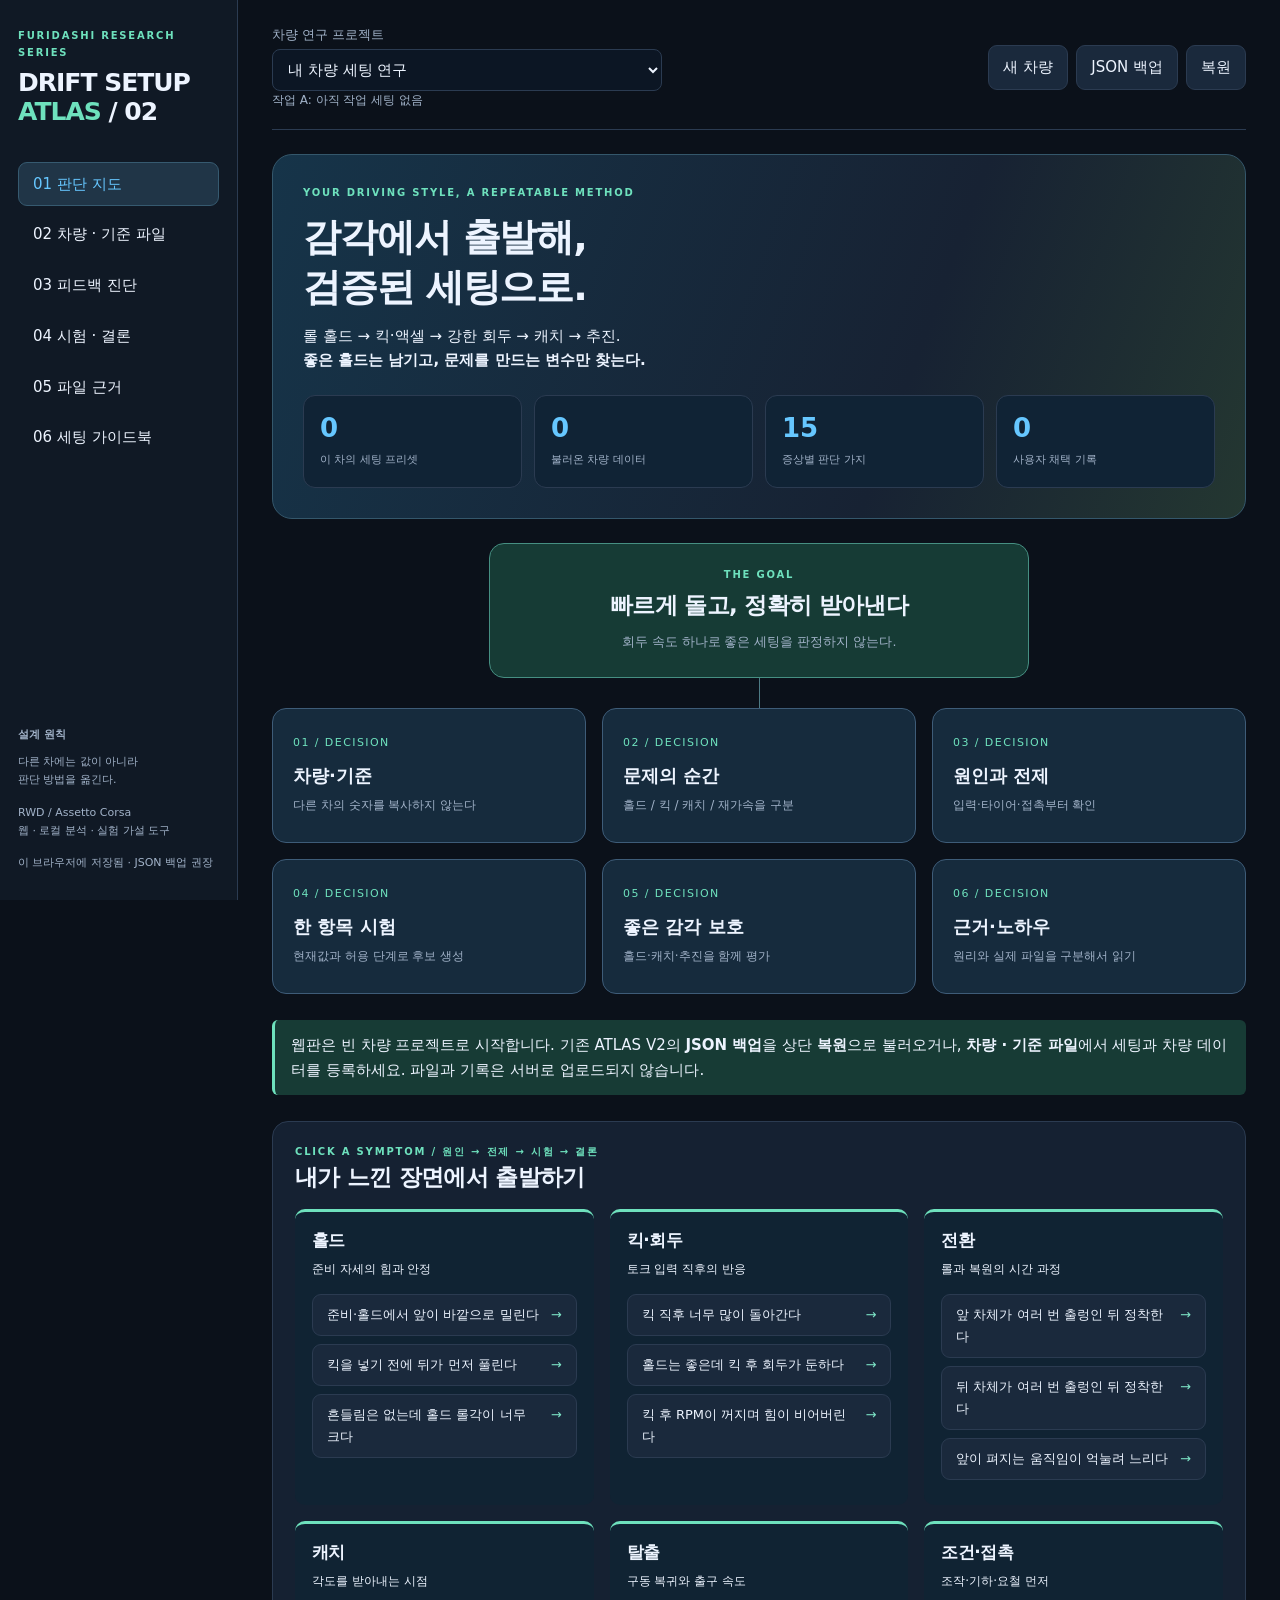
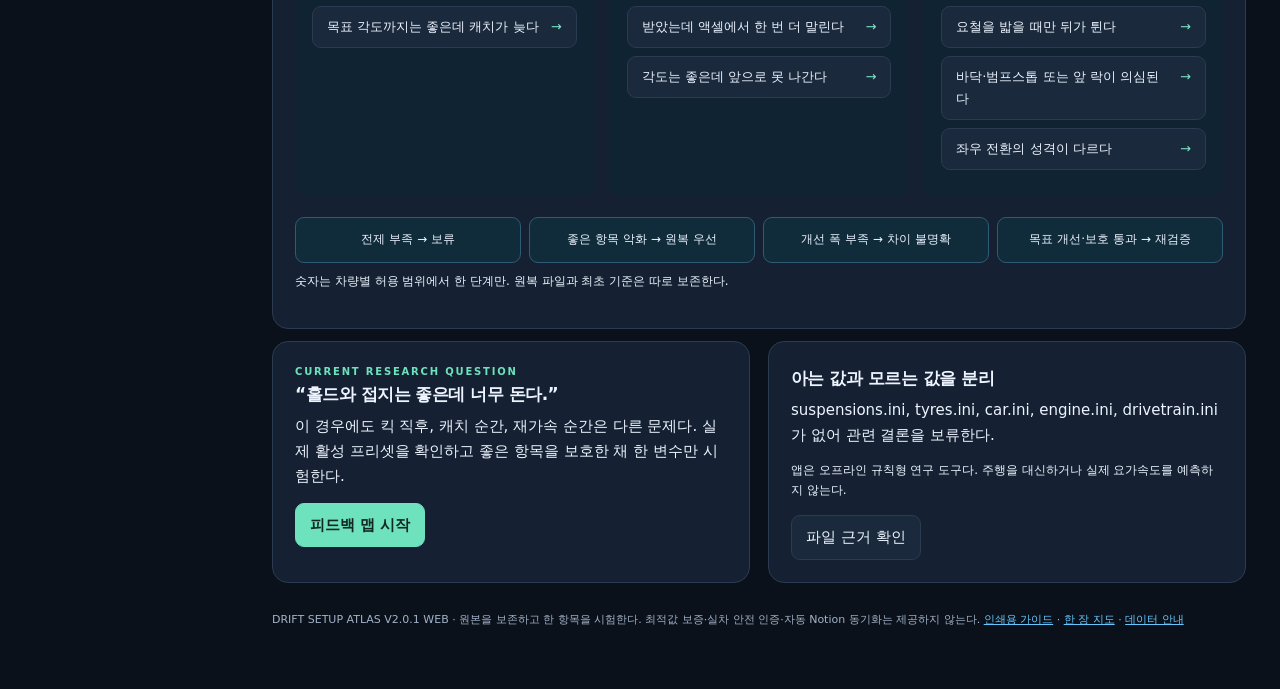
==== drift-setup-atlas/index.html @ f15d5cd4 "Publish Drift Setup Atlas web app in isolated subdirectory Keep original Move Automotive site untouc" ====
<!DOCTYPE html><html lang="ko"><head><meta charset="UTF-8"><meta name="viewport" content="width=device-width,initial-scale=1"><meta name="color-scheme" content="dark"><meta name="atlas-version" content="2.0.1-web"><meta name="referrer" content="no-referrer"><meta name="description" content="아세토 코르사 드리프트 세팅 판단 지도: 차량 파일 분석, 피드백 진단, A/B 시험과 INI 내보내기. 데이터는 브라우저에서 처리합니다."><meta http-equiv="Content-Security-Policy" content="default-src 'self'; script-src 'self' 'unsafe-inline'; style-src 'self' 'unsafe-inline'; img-src 'self' data: blob:; connect-src 'none'; object-src 'none'; base-uri 'self'; form-action 'none'"><title>DRIFT SETUP ATLAS · 세팅 판단 지도</title><link rel="stylesheet" href="style.css"></head><body><div class="layout"><aside class="side"><div class="eyebrow">FURIDASHI RESEARCH SERIES</div><div class="brand">DRIFT SETUP<br><span>ATLAS</span> / 02</div><nav><button class="nav" data-tab="map">01 판단 지도</button><button class="nav" data-tab="files">02 차량 · 기준 파일</button><button class="nav" data-tab="feedback">03 피드백 진단</button><button class="nav" data-tab="experiment">04 시험 · 결론</button><button class="nav" data-tab="evidence">05 파일 근거</button><button class="nav" data-tab="guide">06 세팅 가이드북</button></nav><div class="bottom"><strong>설계 원칙</strong><p>다른 차에는 값이 아니라<br>판단 방법을 옮긴다.</p><p>RWD / Assetto Corsa<br>웹 · 로컬 분석 · 실험 가설 도구</p><span id="storage"></span></div></aside><main><div class="topbar"><div class="grow"><label for="projectSelect">차량 연구 프로젝트</label><select id="projectSelect"></select><div class="current-title">작업 A: <span id="currentLabel"></span></div></div><div class="actions"><button data-action="newProject">새 차량</button><button data-action="backup">JSON 백업</button><button data-action="restore">복원</button></div></div><div id="content"></div><footer class="footer">DRIFT SETUP ATLAS V2.0.1 WEB · 원본을 보존하고 한 항목을 시험한다. 최적값 보증·실차 안전 인증·자동 Notion 동기화는 제공하지 않는다. <a href="guide.html" target="_blank" rel="noopener">인쇄용 가이드</a> · <a href="quick-map.html" target="_blank" rel="noopener">한 장 지도</a> · <a href="privacy.html" target="_blank" rel="noopener">데이터 안내</a></footer></main></div><input type="file" id="restoreInput" accept=".json" hidden><div class="toast hidden" id="toast" role="status"></div>
<script id="atlas-data" type="application/json">{}</script>
<script src="atlas-data.js"></script>
<script src="engine.js"></script>
<script src="app.js"></script>
</body></html>
---- drift-setup-atlas/style.css ----
:root{--bg:#0b111a;--side:#101925;--card:#152132;--card2:#1a293c;--line:#2b3b51;--ink:#edf4ff;--muted:#a1b2c8;--blue:#66c7ff;--mint:#6ee1bd;--orange:#ffb275;--red:#ff8798;--rad:16px}*{box-sizing:border-box}html{scroll-behavior:smooth}body{margin:0;background:var(--bg);color:var(--ink);font:15px/1.65 system-ui,-apple-system,'Noto Sans KR','Malgun Gothic',sans-serif}button,input,select,textarea{font:inherit}button{cursor:pointer;color:inherit;border:1px solid var(--line);background:var(--card2);border-radius:9px;padding:9px 14px}button:hover{border-color:var(--blue)}button:disabled{cursor:not-allowed;opacity:.45}button.primary{background:var(--mint);border-color:var(--mint);color:#102820;font-weight:750}button.danger{color:var(--red)}button.small{font-size:12px;padding:4px 9px}a{color:var(--blue);text-decoration-thickness:1px}input,select,textarea{max-width:100%;background:#0c1624;border:1px solid var(--line);color:var(--ink);border-radius:8px;padding:10px 11px;width:100%}input[type=checkbox]{width:auto;accent-color:var(--mint)}input[type=number]{min-width:75px}textarea{min-height:85px;resize:vertical}label{display:block;color:var(--muted);font-size:13px;margin-bottom:4px}h1,h2,h3{line-height:1.3;letter-spacing:-.03em}h1{font-size:clamp(27px,3vw,40px);margin:10px 0 12px}h2{font-size:23px;margin:2px 0 16px}h3{font-size:17px;margin:3px 0 8px}p{margin:9px 0 14px}small,.muted{color:var(--muted)}.eyebrow{font-size:10px;font-weight:800;letter-spacing:.18em;text-transform:uppercase;color:var(--mint)}.layout{display:grid;grid-template-columns:238px minmax(0,1fr);min-height:100vh}.side{position:sticky;top:0;height:100vh;background:var(--side);border-right:1px solid var(--line);padding:28px 18px;display:flex;flex-direction:column;gap:8px}.brand{font-size:25px;font-weight:850;letter-spacing:-.04em;line-height:1.15;margin-bottom:24px}.brand span{color:var(--mint)}.nav{width:100%;text-align:left;background:transparent;border-color:transparent;margin:3px 0}.nav.active{background:#203547;border-color:#365a70;color:var(--blue)}.side .bottom{margin-top:auto;font-size:11px;color:var(--muted)}main{min-width:0;max-width:1500px;padding:24px 34px 60px;width:100%}.topbar{display:flex;align-items:center;gap:14px;justify-content:space-between;border-bottom:1px solid var(--line);padding-bottom:18px;margin-bottom:24px}.topbar select{max-width:390px}.topbar .actions{display:flex;gap:8px;flex-wrap:wrap}.row{display:flex;align-items:center;gap:12px;flex-wrap:wrap}.between{justify-content:space-between}.grow{flex:1}.grid{display:grid;grid-template-columns:repeat(2,minmax(0,1fr));gap:18px}.grid.three{grid-template-columns:repeat(3,minmax(0,1fr))}.col2{grid-column:1/-1}.stack{display:grid;gap:18px}.card{border:1px solid var(--line);background:var(--card);border-radius:var(--rad);padding:22px;min-width:0}.hero{background:linear-gradient(110deg,#163449,#172233 65%,#243731);padding:30px;border:1px solid #34576b;border-radius:20px}.callout{padding:13px 16px;background:#173b35;border-left:3px solid var(--mint);border-radius:6px;margin:14px 0}.warn{background:#3a2a20;border-color:var(--orange);color:#ffe0be}.error{background:#3a2430;border-color:var(--red);color:#ffcfda}.chip{display:inline-block;font-size:11px;line-height:1.45;border:1px solid var(--line);border-radius:30px;padding:5px 10px;color:var(--muted);margin:2px 4px 2px 0}.chip.ok{color:var(--mint);border-color:#347b69}.chip.warn{color:var(--orange);background:transparent}.kpis{display:grid;grid-template-columns:repeat(4,1fr);gap:12px;margin-top:22px}.kpi{padding:16px;border:1px solid var(--line);border-radius:12px;background:#102335}.kpi strong{display:block;font-size:26px;color:var(--blue);line-height:1.3}.kpi span{font-size:11px;color:var(--muted)}.map-root{max-width:540px;text-align:center;border:1px solid #468f82;border-radius:15px;background:#163b35;padding:23px;margin:24px auto 30px;position:relative}.map-root:after{content:'';position:absolute;height:30px;width:1px;background:#4d7b85;left:50%;bottom:-31px}.map-grid{display:grid;grid-template-columns:repeat(3,1fr);gap:16px}.map-node{position:relative;text-align:left;padding:20px;border:1px solid #3e5c78;min-height:135px;border-radius:14px;background:#162b3d}.map-node .index{display:block;font-size:11px;color:var(--mint);letter-spacing:.13em;margin-bottom:8px}.map-node strong{display:block;font-size:18px}.map-node span.desc{display:block;color:var(--muted);font-size:12px;margin-top:6px}.map-node:hover{transform:translateY(-2px)}.flow{display:flex;gap:8px;align-items:stretch;flex-wrap:wrap}.flow .node{flex:1;min-width:115px;background:#102c3b;border:1px solid #305b74;border-radius:9px;padding:12px;font-size:13px;text-align:center}.arrow{align-self:center;color:var(--mint)}.form-grid{display:grid;grid-template-columns:repeat(2,minmax(0,1fr));gap:12px}.form-grid.four{grid-template-columns:repeat(4,minmax(0,1fr))}.check{display:flex;align-items:flex-start;gap:9px;color:var(--ink);padding:8px 0;font-size:13px}.check input{margin-top:5px}.tablewrap{overflow:auto;max-width:100%}table{border-collapse:collapse;width:100%;font-size:12px;text-align:left}td,th{padding:11px 10px;border-bottom:1px solid var(--line);vertical-align:top}th{color:var(--muted);font-weight:600;background:#112133;white-space:nowrap}td.code,code{font:12px/1.55 ui-monospace,'Cascadia Code',monospace;overflow-wrap:anywhere}code{color:#a8d9ff;background:#112337;border-radius:4px;padding:2px 4px}pre{white-space:pre-wrap;overflow-wrap:anywhere;background:#0b1520;border:1px solid var(--line);border-radius:10px;padding:15px;font:12px/1.6 ui-monospace,monospace;max-height:450px;overflow:auto}.score{color:var(--mint);font-size:23px;font-weight:700}.rule{border-left:3px solid var(--blue)}.listline{padding:9px 0;border-bottom:1px solid var(--line);font-size:13px}.empty{padding:25px;color:var(--muted);border:1px dashed var(--line);border-radius:10px}.toast{position:fixed;right:25px;bottom:25px;max-width:520px;background:#294355;border:1px solid #5a879f;border-radius:10px;padding:16px 20px;z-index:50;box-shadow:0 8px 35px #0008;white-space:pre-line}.toast.hidden{display:none}.stepnum{width:30px;height:30px;border-radius:100%;background:#23473d;color:var(--mint);display:inline-grid;place-items:center;font-weight:800;margin-right:10px}.notice{font-size:12px;margin-top:15px;color:var(--muted)}details{border:1px solid var(--line);border-radius:12px;background:var(--card);margin:13px 0;padding:17px}summary{cursor:pointer;font-weight:700}details p{font-size:14px}.chapter{max-width:1000px}.chapter h2{font-size:26px}.chapter table{font-size:13px}.chapter .flow{margin:20px 0}.guide-nav{display:grid;grid-template-columns:repeat(4,1fr);gap:8px;margin:16px 0}.guide-nav button{text-align:left;font-size:11px}.filetree{max-height:450px;overflow:auto}.tagrow{display:flex;flex-wrap:wrap;gap:6px}.chart{width:100%;height:220px;display:block;border:1px solid var(--line);background:#0c1724;border-radius:12px}.mini{font-size:12px}.footer{padding:28px 0 0;color:var(--muted);font-size:11px}.current-title{font-size:12px;color:var(--muted)}.progressline{border-bottom:1px solid var(--line);margin:16px 0 20px;padding:0 0 15px;font-size:12px;color:var(--muted)}.bad{color:var(--red)}.good{color:var(--mint)}.num{font-variant-numeric:tabular-nums}.spacer{height:12px}
@media(max-width:1050px){.layout{grid-template-columns:190px minmax(0,1fr)}main{padding:18px}.map-grid{grid-template-columns:repeat(2,1fr)}.form-grid.four{grid-template-columns:repeat(2,1fr)}.grid.three{grid-template-columns:1fr 1fr}.topbar{align-items:flex-start;flex-direction:column}}
@media(max-width:700px){.layout{display:block}.side{position:relative;height:auto;padding:14px;border-right:0;border-bottom:1px solid var(--line)}.brand{font-size:20px;margin-bottom:8px}.side nav{display:flex;overflow:auto;gap:5px}.nav{width:auto;white-space:nowrap;font-size:12px}.side .bottom{display:none}main{padding:15px}.grid,.grid.three{grid-template-columns:1fr}.map-grid{grid-template-columns:1fr 1fr}.hero{padding:21px}.card{padding:17px}.kpis{grid-template-columns:1fr 1fr}.topbar{gap:9px}.guide-nav{grid-template-columns:1fr 1fr}.form-grid{grid-template-columns:1fr}.map-node{padding:15px}.map-node strong{font-size:15px}.col2{grid-column:auto}.topbar select{max-width:100%}}
@media print{.side,.topbar,.actions,button,.toast{display:none!important}.layout{display:block}body{background:white;color:#172538}main{padding:0;max-width:100%}.card,details,.hero{background:white;color:#172538;border-color:#c7d5df;break-inside:avoid}th{background:#edf3f6;color:#24394c}td,th{border-color:#d2dde6}.muted,small,label{color:#536475}.callout{background:#eff8f4;color:#183d32}.chapter{max-width:100%}.pagebreak{break-before:page}a{color:#155786}code{color:#20405b;background:#eef3f6}}

.symptom-tree{display:grid;grid-template-columns:repeat(3,minmax(0,1fr));gap:16px}.symptom-tree section{border-top:3px solid var(--mint,#6ce0bc);border-radius:10px;padding:17px;background:#102333}.symptom-tree h3{margin:0}.symptom-tree button{width:100%;text-align:left;display:flex;justify-content:space-between;gap:10px;margin:8px 0;font-size:13px;line-height:1.7}.symptom-tree button span{color:#7ee5c7}.endflow{margin-top:22px;display:grid;grid-template-columns:repeat(4,minmax(0,1fr));gap:8px}.endflow .node{font-size:12px}@media(max-width:1050px){.symptom-tree{grid-template-columns:repeat(2,minmax(0,1fr))}.endflow{grid-template-columns:1fr 1fr}}@media(max-width:700px){.symptom-tree,.endflow{grid-template-columns:1fr}}
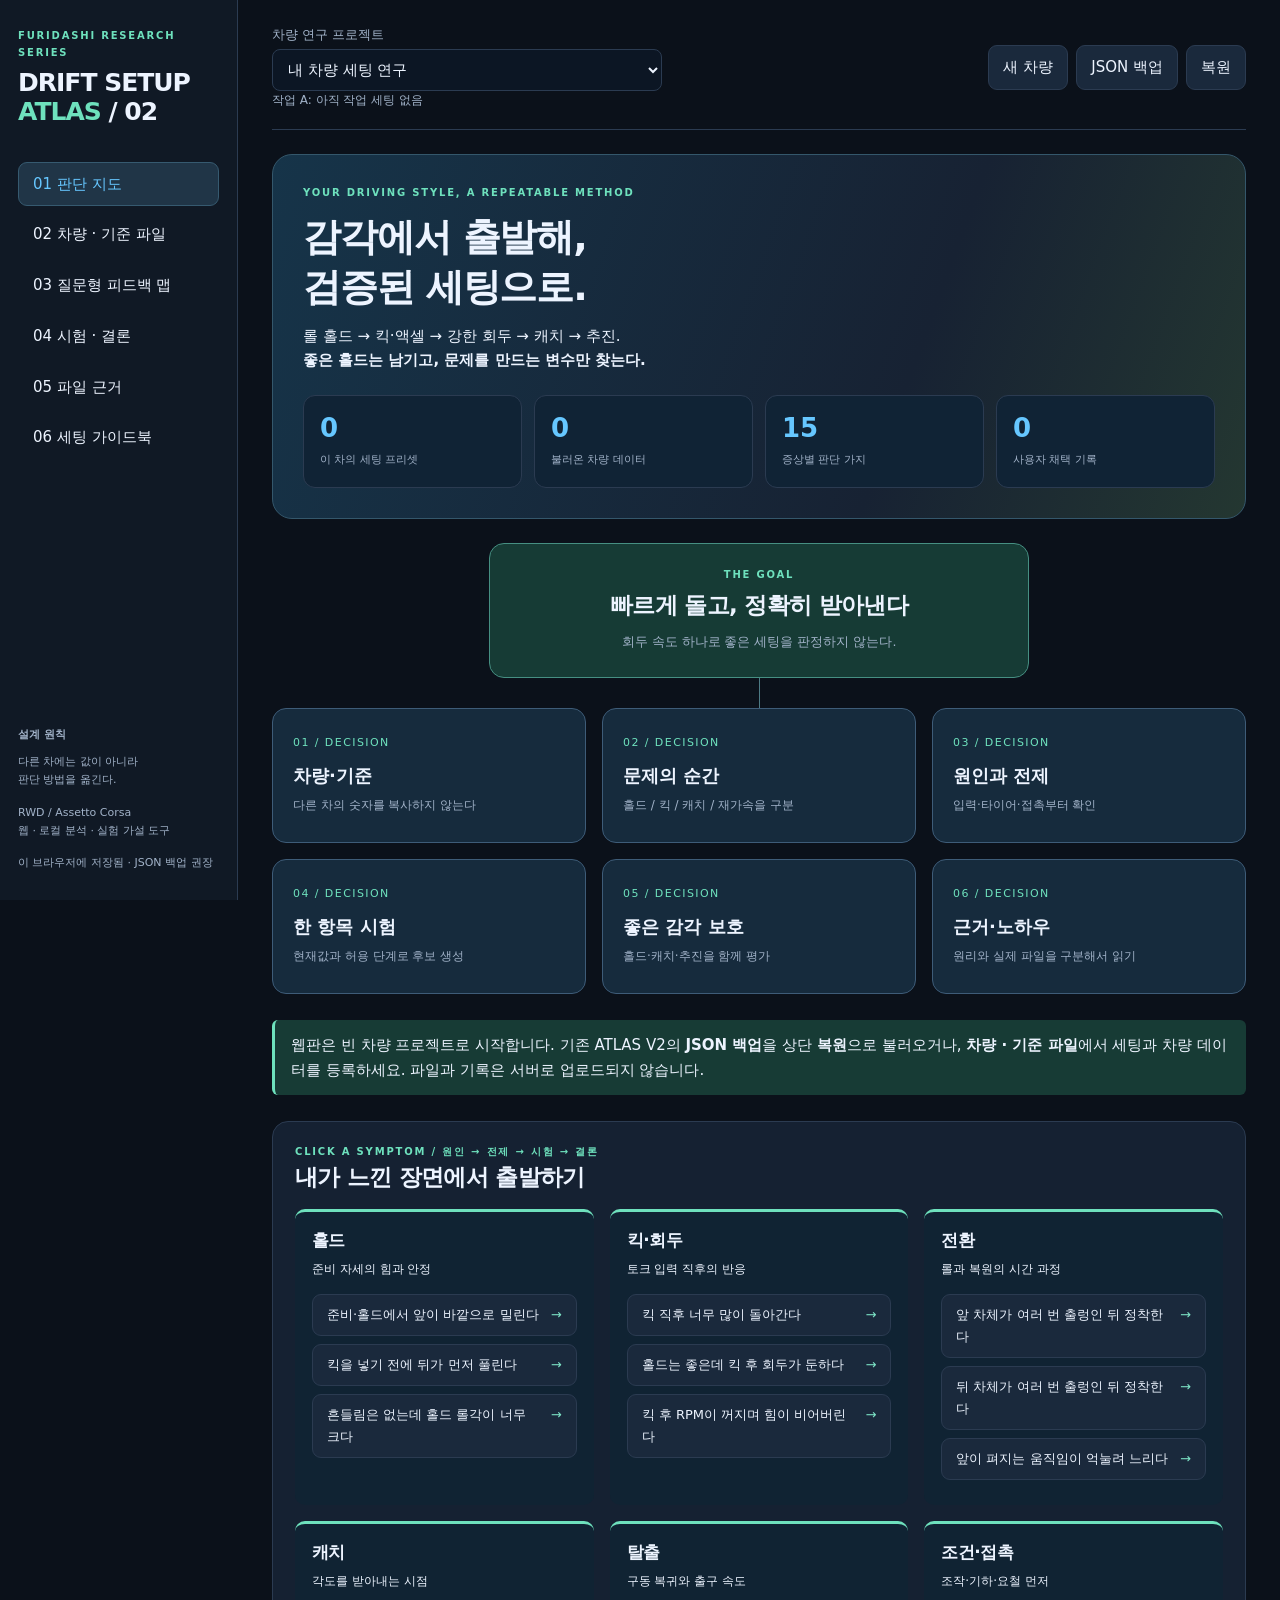
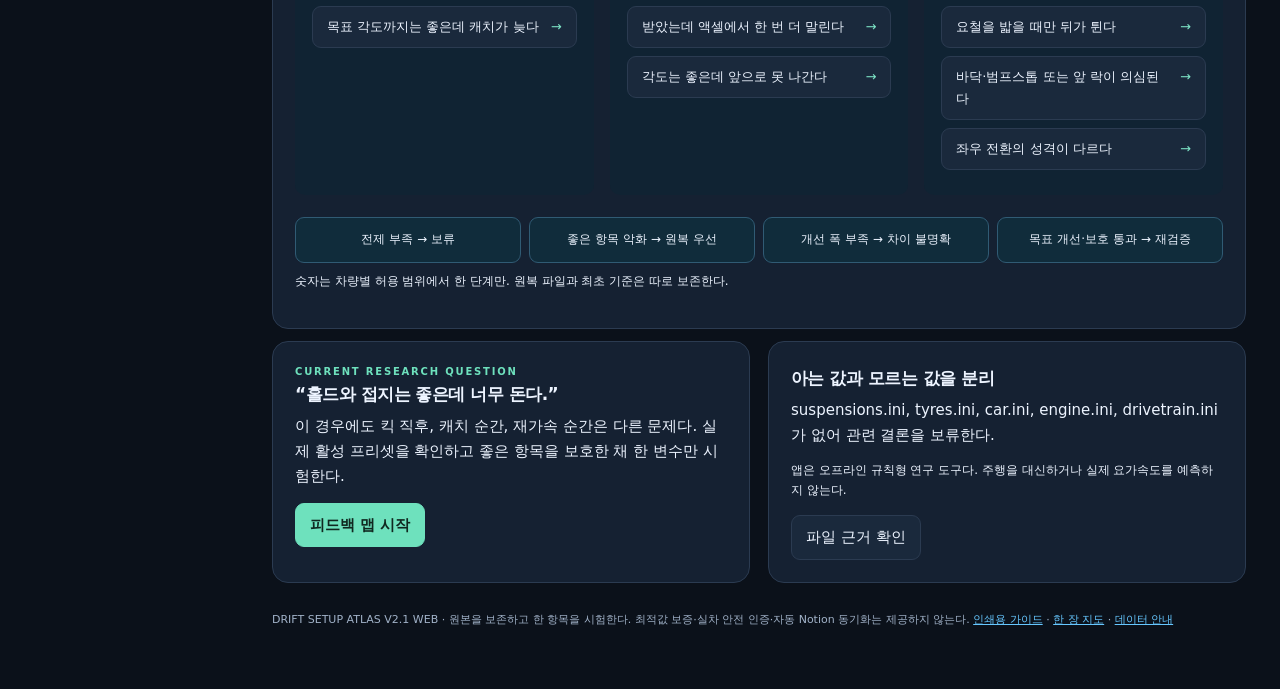
==== commit 1b907b65: "Add guided question-and-answer feedback mind map to Atlas 2.1" ====
--- a/drift-setup-atlas/index.html
+++ b/drift-setup-atlas/index.html
@@ -1,6 +1,8 @@
-<!DOCTYPE html><html lang="ko"><head><meta charset="UTF-8"><meta name="viewport" content="width=device-width,initial-scale=1"><meta name="color-scheme" content="dark"><meta name="atlas-version" content="2.0.1-web"><meta name="referrer" content="no-referrer"><meta name="description" content="아세토 코르사 드리프트 세팅 판단 지도: 차량 파일 분석, 피드백 진단, A/B 시험과 INI 내보내기. 데이터는 브라우저에서 처리합니다."><meta http-equiv="Content-Security-Policy" content="default-src 'self'; script-src 'self' 'unsafe-inline'; style-src 'self' 'unsafe-inline'; img-src 'self' data: blob:; connect-src 'none'; object-src 'none'; base-uri 'self'; form-action 'none'"><title>DRIFT SETUP ATLAS · 세팅 판단 지도</title><link rel="stylesheet" href="style.css"></head><body><div class="layout"><aside class="side"><div class="eyebrow">FURIDASHI RESEARCH SERIES</div><div class="brand">DRIFT SETUP<br><span>ATLAS</span> / 02</div><nav><button class="nav" data-tab="map">01 판단 지도</button><button class="nav" data-tab="files">02 차량 · 기준 파일</button><button class="nav" data-tab="feedback">03 피드백 진단</button><button class="nav" data-tab="experiment">04 시험 · 결론</button><button class="nav" data-tab="evidence">05 파일 근거</button><button class="nav" data-tab="guide">06 세팅 가이드북</button></nav><div class="bottom"><strong>설계 원칙</strong><p>다른 차에는 값이 아니라<br>판단 방법을 옮긴다.</p><p>RWD / Assetto Corsa<br>웹 · 로컬 분석 · 실험 가설 도구</p><span id="storage"></span></div></aside><main><div class="topbar"><div class="grow"><label for="projectSelect">차량 연구 프로젝트</label><select id="projectSelect"></select><div class="current-title">작업 A: <span id="currentLabel"></span></div></div><div class="actions"><button data-action="newProject">새 차량</button><button data-action="backup">JSON 백업</button><button data-action="restore">복원</button></div></div><div id="content"></div><footer class="footer">DRIFT SETUP ATLAS V2.0.1 WEB · 원본을 보존하고 한 항목을 시험한다. 최적값 보증·실차 안전 인증·자동 Notion 동기화는 제공하지 않는다. <a href="guide.html" target="_blank" rel="noopener">인쇄용 가이드</a> · <a href="quick-map.html" target="_blank" rel="noopener">한 장 지도</a> · <a href="privacy.html" target="_blank" rel="noopener">데이터 안내</a></footer></main></div><input type="file" id="restoreInput" accept=".json" hidden><div class="toast hidden" id="toast" role="status"></div>
+<!DOCTYPE html><html lang="ko"><head><meta charset="UTF-8"><meta name="viewport" content="width=device-width,initial-scale=1"><meta name="color-scheme" content="dark"><meta name="atlas-version" content="2.1.0-web"><meta name="referrer" content="no-referrer"><meta name="description" content="아세토 코르사 드리프트 세팅 판단 지도: 차량 파일 분석, 피드백 진단, A/B 시험과 INI 내보내기. 데이터는 브라우저에서 처리합니다."><meta http-equiv="Content-Security-Policy" content="default-src 'self'; script-src 'self' 'unsafe-inline'; style-src 'self' 'unsafe-inline'; img-src 'self' data: blob:; connect-src 'none'; object-src 'none'; base-uri 'self'; form-action 'none'"><title>DRIFT SETUP ATLAS · 세팅 판단 지도</title><link rel="stylesheet" href="style.css"><link rel="stylesheet" href="feedback.css?v=2.1.0"></head><body><div class="layout"><aside class="side"><div class="eyebrow">FURIDASHI RESEARCH SERIES</div><div class="brand">DRIFT SETUP<br><span>ATLAS</span> / 02</div><nav><button class="nav" data-tab="map">01 판단 지도</button><button class="nav" data-tab="files">02 차량 · 기준 파일</button><button class="nav" data-tab="feedback">03 질문형 피드백 맵</button><button class="nav" data-tab="experiment">04 시험 · 결론</button><button class="nav" data-tab="evidence">05 파일 근거</button><button class="nav" data-tab="guide">06 세팅 가이드북</button></nav><div class="bottom"><strong>설계 원칙</strong><p>다른 차에는 값이 아니라<br>판단 방법을 옮긴다.</p><p>RWD / Assetto Corsa<br>웹 · 로컬 분석 · 실험 가설 도구</p><span id="storage"></span></div></aside><main><div class="topbar"><div class="grow"><label for="projectSelect">차량 연구 프로젝트</label><select id="projectSelect"></select><div class="current-title">작업 A: <span id="currentLabel"></span></div></div><div class="actions"><button data-action="newProject">새 차량</button><button data-action="backup">JSON 백업</button><button data-action="restore">복원</button></div></div><div id="content"></div><footer class="footer">DRIFT SETUP ATLAS V2.1 WEB · 원본을 보존하고 한 항목을 시험한다. 최적값 보증·실차 안전 인증·자동 Notion 동기화는 제공하지 않는다. <a href="guide.html" target="_blank" rel="noopener">인쇄용 가이드</a> · <a href="quick-map.html" target="_blank" rel="noopener">한 장 지도</a> · <a href="privacy.html" target="_blank" rel="noopener">데이터 안내</a></footer></main></div><input type="file" id="restoreInput" accept=".json" hidden><div class="toast hidden" id="toast" role="status"></div>
 <script id="atlas-data" type="application/json">{}</script>
 <script src="atlas-data.js"></script>
 <script src="engine.js"></script>
 <script src="app.js"></script>
+<script src="feedback-model.js?v=2.1.0"></script>
+<script src="feedback-ui.js?v=2.1.0"></script>
 </body></html>
--- a/drift-setup-atlas/feedback.css
+++ b/drift-setup-atlas/feedback.css
@@ -0,0 +1,6 @@
+/* Scoped styles: guided feedback does not restyle existing application screens. */
+.coach-heading{display:flex;justify-content:space-between;align-items:flex-start;gap:16px;margin-bottom:22px}.coach-heading h1{font-size:clamp(27px,2.4vw,36px);line-height:1.35}.coach-heading p{max-width:770px}.coach-mobile-break{display:none}.coach-layout{display:grid;grid-template-columns:minmax(330px,.95fr) minmax(360px,1.05fr);gap:22px;align-items:start}.coach-panel{min-width:0}.coach-question{background:linear-gradient(145deg,#192c3e,#152132 60%);border:1px solid #345167;border-radius:20px;padding:26px;box-shadow:0 12px 40px #0002;min-width:0}.coach-question-top{display:flex;justify-content:space-between;gap:10px;align-items:center;flex-wrap:wrap}.coach-kicker{font-size:10px;font-weight:800;letter-spacing:.14em;color:var(--mint)}.coach-auto-save{font-size:10px;color:var(--muted)}.coach-progress{height:3px;border-radius:3px;background:#2b3b51;margin:16px 0 26px;overflow:hidden}.coach-progress i{height:100%;display:block;background:var(--mint);transition:width .2s}.coach-question h2{font-size:clamp(23px,2vw,29px);line-height:1.45;word-break:keep-all;margin:15px 0}.coach-question h2:focus{outline:none}.coach-help{color:#b7c8d9;font-size:14px;line-height:1.8;margin-bottom:22px;word-break:keep-all}.coach-options{display:grid;gap:10px}.coach-option{display:flex;justify-content:space-between;align-items:center;gap:14px;width:100%;padding:15px 17px;text-align:left;background:#122033;border-color:#344c64;border-radius:13px;min-height:73px;transition:background .15s,border .15s}.coach-option:hover{background:#1e3c4d}.coach-option-text{display:grid;gap:4px}.coach-option strong{font-size:15px;line-height:1.5;word-break:keep-all}.coach-option small{font-size:12px;line-height:1.55;color:#acbed2}.coach-option>span:last-child{color:var(--mint);font-size:21px;flex-shrink:0}.coach-screen .selected{border-color:#66d8b5!important;background:#193c38!important;color:#dcfff3}.coach-screen button:focus-visible,.coach-screen input:focus-visible,.coach-screen select:focus-visible,.coach-screen textarea:focus-visible,.coach-screen summary:focus-visible{outline:2px solid var(--mint);outline-offset:3px}.coach-question-nav{display:flex;justify-content:space-between;gap:12px;margin-top:24px;flex-wrap:wrap}.coach-question-nav button{min-height:44px}.coach-notes{border-top:1px solid #34485d;margin-top:23px;padding-top:12px}.coach-notes summary{font-size:13px;color:#a9c3db;cursor:pointer;min-height:33px}.coach-notes label{margin-top:12px}.coach-notes textarea{min-height:96px}.coach-notes small{display:block;font-size:11px;margin-top:8px;line-height:1.7}.coach-scale{border:1px solid #34485d;background:#0f1c2d;border-radius:13px;padding:17px;margin:14px 0}.coach-scale-title{display:flex;align-items:center;justify-content:space-between;gap:10px}.coach-scale-title label{font-size:14px;color:var(--ink)}.coach-scale output{color:var(--mint);font-size:20px;font-weight:800;white-space:nowrap}.coach-scale input[type=range]{accent-color:#6ee1bd;padding:0;margin:17px 0 12px;height:25px;cursor:pointer;border:0;background:none}.coach-scale-anchors{display:grid;grid-template-columns:repeat(3,minmax(0,1fr));gap:12px;line-height:1.6;font-size:11px;color:#a8bdd0}.coach-scale-anchors span:nth-child(2){text-align:center}.coach-scale-anchors span:nth-child(3){text-align:right}.coach-scale-shortcuts{display:flex;gap:7px;justify-content:flex-end;margin-top:14px}.coach-scale-shortcuts button{min-height:32px}.coach-scale select{margin:7px 0 15px}.coach-checks{display:grid;gap:13px}.coach-checks fieldset{margin:0;border:1px solid #34485d;border-radius:13px;padding:14px}.coach-checks legend{font-size:13px;line-height:1.7;padding:0 5px;word-break:keep-all}.coach-checks legend span{color:var(--mint)}.coach-tristate{display:grid;grid-template-columns:1.3fr 1fr 1fr;gap:6px}.coach-tristate button{font-size:12px;padding:9px 5px;min-height:42px}.coach-identity{background:#102532;border:1px solid #34566a;border-radius:12px;padding:15px;margin-top:20px}.coach-identity label{font-size:12px;line-height:1.8;color:#d2e2ef}.coach-identity input{width:auto;margin-right:6px}.coach-identity small{display:block;font-size:11px;line-height:1.8;margin:10px 0}.coach-map{margin:0!important;background:#101c2a;border:1px solid #2d4358;border-radius:18px;overflow:hidden;position:sticky;top:16px;padding:0!important}.coach-map>summary{display:flex;align-items:center;justify-content:space-between;gap:10px;padding:18px 20px;cursor:pointer;border-bottom:1px solid #2d4358;font-weight:750}.coach-map>summary::after{content:'⌄';color:var(--mint)}.coach-map>summary small{font-size:10px;font-weight:400}.coach-map-scroll{height:min(710px,calc(100vh - 170px));min-height:440px;overflow:auto;scrollbar-width:thin;scrollbar-color:#355d6b transparent;overscroll-behavior:contain;background-image:radial-gradient(#35526977 .8px,transparent .8px);background-size:18px 18px}.coach-map-inner{position:relative;padding:22px 18px 30px;min-width:300px}.coach-connectors{position:absolute;left:0;top:0;pointer-events:none;overflow:visible}.coach-connectors path{fill:none;stroke:#32495c;stroke-width:1.5}.coach-connectors path.active{stroke:#64cbaa;stroke-width:2}.coach-map-root{position:relative;z-index:1;background:#1c3645;border:1px solid #538472;border-radius:14px;display:grid;gap:4px;max-width:270px;text-align:center;padding:17px 12px;margin:0 auto 34px}.coach-map-root small{font-size:9px;letter-spacing:.17em;color:var(--mint)}.coach-map-root strong{font-size:17px}.coach-map-root span{font-size:10px;color:#b6c9da;overflow-wrap:anywhere}.coach-scene-branches{display:grid;grid-template-columns:1fr 1fr;gap:10px 22px;position:relative;margin-bottom:30px}.coach-branch{position:relative;z-index:1;background:#162536;border:1px solid #345066;border-radius:11px;text-align:left;padding:11px 12px;display:grid;gap:3px}.coach-branch span{font-size:12px;font-weight:700}.coach-branch small{font-size:10px}.coach-branch:last-child{grid-column:1/-1;width:55%;justify-self:center;text-align:center}.coach-route{display:grid;gap:18px;max-width:340px;margin:0 auto;position:relative}.coach-node{position:relative;z-index:1;display:flex;gap:12px;align-items:center;width:100%;text-align:left;border:1px solid #36516a;background:#17283a;border-radius:12px;padding:12px 14px;min-height:65px}.coach-node small{display:block;font-size:10px;margin-bottom:3px;color:#9db8ce}.coach-node strong{font-size:12px;line-height:1.65;font-weight:600;display:block;overflow-wrap:anywhere}.coach-node-mark{border-radius:8px;border:1px solid #44687b;color:#a8c5d9;display:grid;place-items:center;width:28px;height:30px;flex-shrink:0;font-size:11px}.coach-node.done{border-color:#4b9a83;background:#152f32}.coach-node.done .coach-node-mark{color:var(--mint);border-color:#4b9a83}.coach-node.current{border-color:#ffb275;background:#3b2f27;box-shadow:0 0 0 3px #ffb27512}.coach-node.current small,.coach-node.current .coach-node-mark{color:#ffd4b2}.coach-node.locked{opacity:.65;border-style:dashed;background:#121e2b}.coach-map-foot{padding:12px 18px;font-size:10px;color:var(--muted)}.coach-answer-summary{display:grid;margin:20px 0;border:1px solid #304b61;border-radius:12px;overflow:hidden}.coach-answer-summary>div{display:grid;grid-template-columns:72px minmax(0,1fr) auto;align-items:center;gap:10px;border-bottom:1px solid #2c4257;padding:11px 12px;background:#122235}.coach-answer-summary>div:last-child{border:0}.coach-answer-summary small{font-size:10px}.coach-answer-summary strong{font-size:12px;line-height:1.7;font-weight:550;word-break:keep-all}.coach-answer-summary button{font-size:10px;padding:4px 8px}.coach-hold{border:1px solid #78583d;background:#35291f;border-radius:13px;padding:18px;margin:15px 0}.coach-hold h3{color:#ffd3aa}.coach-hold ul,.coach-insight ul{padding-left:18px;font-size:13px;line-height:1.9}.coach-hold li+li{margin-top:7px}.coach-insight{border:1px solid #314d60;border-radius:13px;padding:18px;margin:15px 0;background:#122133}.coach-insight h3{font-size:14px;color:var(--blue);margin-top:15px}.coach-insight h3:first-child{margin-top:0}.coach-insight p{font-size:13px;color:#c3d3e3;line-height:1.85}.coach-candidate{background:#163a35;border:1px solid #437d6c;border-radius:13px;padding:17px;margin:16px 0}.coach-candidate p{font-size:12px;line-height:1.8}.coach-candidate .tablewrap{margin:12px 0}.coach-memo-saved{border-left:3px solid #6c87a3;padding-left:15px;margin:20px 0}.coach-memo-saved p{white-space:pre-wrap;overflow-wrap:anywhere;font-size:13px}.coach-final-actions{display:flex;flex-wrap:wrap;gap:9px;margin-top:23px}.coach-final-actions button{min-height:44px;font-size:12px}.coach-footnote{margin-top:22px;font-size:11px;color:var(--muted)}
+@media(max-width:1190px){.coach-layout{grid-template-columns:minmax(300px,.85fr) minmax(320px,1.15fr)}.coach-question{padding:20px}.coach-question h2{font-size:23px}.coach-branch{padding:10px 8px}.coach-map-inner{padding:18px 12px}.coach-tristate button{font-size:11px}}
+@media(max-width:1049px){.coach-layout{display:flex;flex-direction:column}.coach-panel{width:100%;order:0}.coach-map{width:100%;order:1;position:relative;top:auto}.coach-map-scroll{height:600px;min-height:0}.coach-question{max-width:800px;margin:auto}.coach-mobile-break{display:block}.coach-map-inner{max-width:650px;margin:auto}.coach-question h2{font-size:26px}.coach-scene-branches{gap:12px 35px}.coach-question h2{scroll-margin-top:20px}}
+@media(max-width:520px){.coach-question{padding:19px 16px;border-radius:15px}.coach-heading h1{font-size:27px}.coach-heading{gap:8px}.coach-heading p{font-size:12px}.coach-question h2{font-size:23px}.coach-help{font-size:13px}.coach-scale{padding:14px 12px}.coach-scale-anchors{gap:8px;font-size:10px}.coach-scale-title label{font-size:13px}.coach-option{padding:12px;min-height:70px}.coach-option strong{font-size:14px}.coach-answer-summary>div{grid-template-columns:58px minmax(0,1fr) auto;gap:6px;padding:10px 8px}.coach-answer-summary strong{font-size:11px}.coach-map>summary{padding:14px}.coach-question-nav button{font-size:13px}.coach-final-actions .primary{width:100%}.coach-tristate{gap:4px}}
+@media(prefers-reduced-motion:reduce){.coach-screen *{transition:none!important;scroll-behavior:auto!important}}
